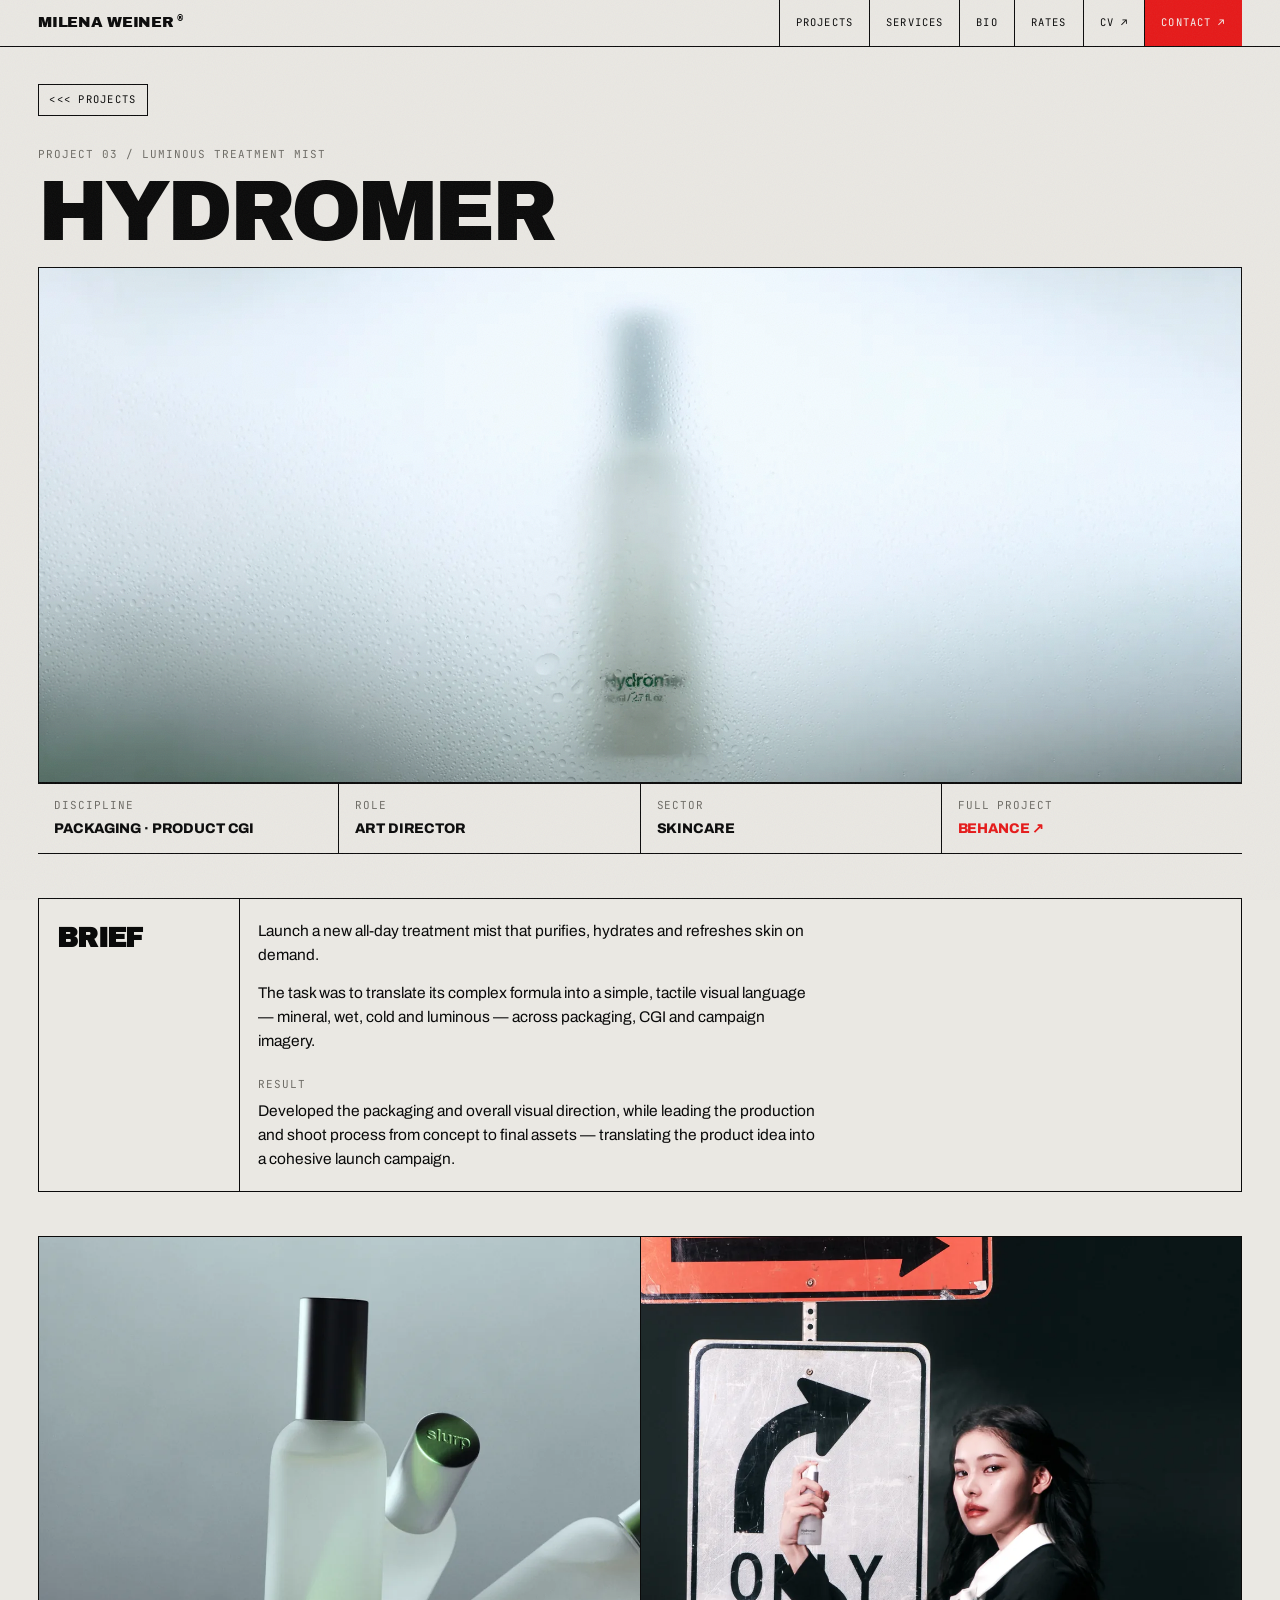
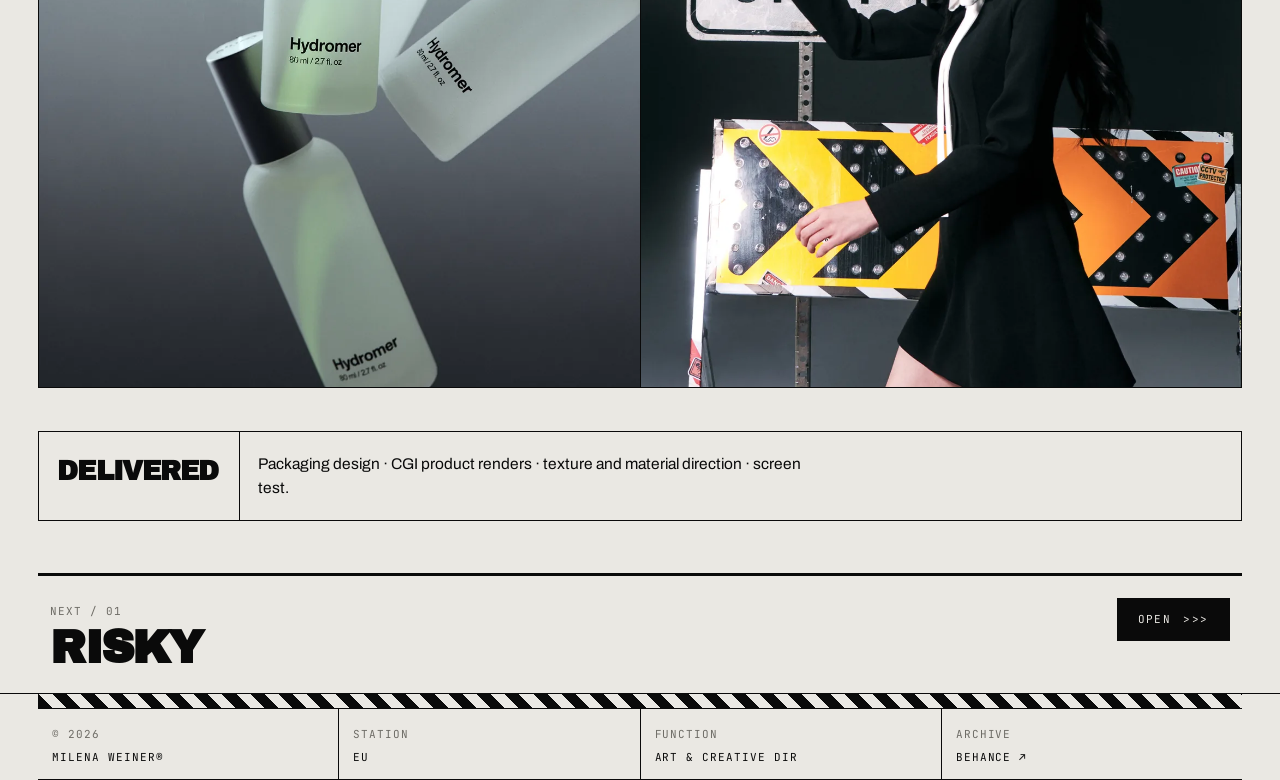
==== hydromer.html @ 96ca558e "Add files via upload" ====
<!doctype html>
<html lang="en">
<head>
<meta charset="utf-8">
<meta name="viewport" content="width=device-width, initial-scale=1">
<title>Hydromer — Luminous Treatment Mist | Milena Weiner</title>
<meta name="description" content="Packaging and visual direction for the Hydromer Luminous Treatment Mist: a mineral, wet, cold and luminous language across packaging, CGI and campaign imagery.">
<meta name="author" content="Milena Weiner">
<meta name="theme-color" content="#EAE8E3">
<link rel="canonical" href="https://milenasharifova.github.io/hydromer.html">

<meta property="og:type" content="article">
<meta property="og:url" content="https://milenasharifova.github.io/hydromer.html">
<meta property="og:title" content="Hydromer — Luminous Treatment Mist | Milena Weiner">
<meta property="og:description" content="Packaging and visual direction for the Hydromer Luminous Treatment Mist: a mineral, wet, cold and luminous language across packaging, CGI and campaign imagery.">
<meta property="og:locale" content="en_GB">
<meta property="og:image" content="https://milenasharifova.github.io/images/hydromer-glass.webp">
<meta property="og:image:width" content="1200">
<meta property="og:image:height" content="630">

<meta name="twitter:card" content="summary_large_image">
<meta name="twitter:title" content="Hydromer — Luminous Treatment Mist | Milena Weiner">
<meta name="twitter:description" content="Packaging and visual direction for the Hydromer Luminous Treatment Mist: a mineral, wet, cold and luminous language across packaging, CGI and campaign imagery.">
<meta name="twitter:image" content="https://milenasharifova.github.io/images/hydromer-glass.webp">

<link rel="icon" href="favicon.svg" type="image/svg+xml">
<link rel="preconnect" href="https://fonts.googleapis.com">
<link rel="preconnect" href="https://fonts.gstatic.com" crossorigin>
<link rel="stylesheet" href="https://fonts.googleapis.com/css2?family=Archivo:wght@400;600;800;900&family=Archivo+Black&family=JetBrains+Mono:wght@400;500;700&display=swap">
<link rel="stylesheet" href="styles.css">

<script type="application/ld+json">
{
  "@context": "https://schema.org",
  "@type": "CreativeWork",
  "name": "Hydromer Luminous Treatment Mist",
  "url": "https://milenasharifova.github.io/hydromer.html",
  "creator": {
    "@type": "Person",
    "name": "Milena Weiner",
    "url": "https://milenasharifova.github.io/"
  },
  "sameAs": "https://www.behance.net/gallery/217466915/Hydromer-Luminous-Treatment-Mist",
  "image": "https://milenasharifova.github.io/images/hydromer-glass.webp",
  "description": "Packaging and visual direction for the Hydromer Luminous Treatment Mist: a mineral, wet, cold and luminous language across packaging, CGI and campaign imagery."
}
</script>
</head>
<body>
<div class="noise" aria-hidden="true"></div>

<a class="skip" href="#main">Skip to content</a>

<!-- ============================ TOPBAR ============================ -->
<header class="topbar">
  <div class="topbar-in">
    <a class="mark" href="index.html">Milena Weiner<sup>®</sup></a>
    <nav class="navset" aria-label="Sections">
      <a href="index.html#work">Projects</a>
      <a href="index.html#disciplines">Services</a>
      <a href="index.html#about">Bio</a>
      <a href="index.html#services">Rates</a>
      <a href="https://drive.google.com/file/d/1ZHvVQ1WQq3dRfctxnfuFkj0ukeLolPwN/view?usp=sharing" target="_blank" rel="noopener">CV ↗</a>
      <a class="hot" href="mailto:weinermilen@gmail.com?subject=Project%20enquiry">Contact ↗</a>
    </nav>
    <button class="burger" id="burger" aria-expanded="false">Menu</button>
  </div>
</header>
<div class="menu" id="menu">
  <a href="index.html#work">Projects</a>
  <a href="index.html#disciplines">Services</a>
  <a href="index.html#about">Bio</a>
  <a href="index.html#services">Rates</a>
  <a href="https://drive.google.com/file/d/1ZHvVQ1WQq3dRfctxnfuFkj0ukeLolPwN/view?usp=sharing" target="_blank" rel="noopener">CV</a>
  <a href="mailto:weinermilen@gmail.com?subject=Project%20enquiry">Contact</a>
</div>

<a class="skip" href="#main">Skip to content</a>

<main id="main">

  <article class="rail case-top">
    <a class="back" href="index.html">&lt;&lt;&lt; Projects</a>

    <div class="case-title">
      <span class="mono dim">Project 03 / Luminous Treatment Mist</span>
      <h1 class="macro t-xl" style="margin-top: 12px;">Hydromer<span class="vh"> — Luminous Treatment Mist</span></h1>
    </div>

    <div class="plate case-plate-lead dark sparse">
      <img src="images/hydromer-glass.webp" width="1800" height="889" alt="Hydromer bottle behind fogged, condensation-covered glass" fetchpriority="high" decoding="async">
      <span class="plate-corner">FIG. 03.0</span>
    </div>

    <div class="spec">
      <div><span class="mono dim">Discipline</span><strong>Packaging · Product CGI</strong></div>
      <div><span class="mono dim">Role</span><strong>Art Director</strong></div>
      <div><span class="mono dim">Sector</span><strong>Skincare</strong></div>
      <div><span class="mono dim">Full project</span><strong><a href="https://www.behance.net/gallery/217466915/Hydromer-Luminous-Treatment-Mist" target="_blank" rel="noopener" class="red">Behance ↗</a></strong></div>
    </div>

    <div class="case-split">
      <div><h2>Brief</h2></div>
      <div>
        <p class="copy">
          Launch a new all-day treatment mist that purifies, hydrates and refreshes skin on demand.
        </p>
        <p class="copy">
          The task was to translate its complex formula into a simple, tactile visual language —
          mineral, wet, cold and luminous — across packaging, CGI and campaign imagery.
        </p>

        <p class="mono dim" style="margin-top: 24px;">Result</p>
        <p class="copy" style="margin-top: 8px;">
          Developed the packaging and overall visual direction, while leading the production and
          shoot process from concept to final assets — translating the product idea into a
          cohesive launch campaign.
        </p>
      </div>
    </div>

    <div class="pair">
      <div class="plate"><img src="images/hydromer-bottles.webp" width="1100" height="1647" alt="Frosted Hydromer bottles floating against a grey gradient" loading="lazy" decoding="async"><span class="plate-corner">FIG. 03.1</span></div>
      <div class="plate"><img src="images/hydromer-street.webp" width="1100" height="1375" alt="Model with Hydromer mist among road signs and traffic arrows" loading="lazy" decoding="async"><span class="plate-corner">FIG. 03.2</span></div>
    </div>

    <div class="case-split">
      <div><h2>Delivered</h2></div>
      <div><p class="copy">Packaging design · CGI product renders · texture and material direction · screen test.</p></div>
    </div>

    <div class="nextbar">
      <div>
        <span class="mono dim">Next / 01</span>
        <h3>Risky</h3>
      </div>
      <a class="cta" href="risky.html">Open <span>&gt;&gt;&gt;</span></a>
    </div>
  </article>
</main>

<footer>
  <div class="rail">
    <div class="stripes"></div>
  </div>
  <div class="rail">
    <div class="foot-grid">
      <div><span class="mono dim">© 2026</span><br><span class="mono">Milena Weiner®</span></div>
      <div><span class="mono dim">Station</span><br><span class="mono">EU</span></div>
      <div><span class="mono dim">Function</span><br><span class="mono">Art &amp; Creative Dir</span></div>
      <div><span class="mono dim">Archive</span><br><a class="mono" href="https://www.behance.net/MilenaSharee9d" target="_blank" rel="noopener">Behance ↗</a></div>
    </div>
  </div>
</footer>
<script src="script.js" defer></script>
</body>
</html>
---- styles.css ----
/* ==========================================================================
   WEINER — INDUSTRIAL BRUTALIST BUILD
   Archetype: SWISS INDUSTRIAL PRINT (light substrate)
   Substrate: unbleached documentation paper. Ink: carbon. Accent: hazard red.
   No radii. No gradients. No soft shadows. Grid lines are structural.
   ========================================================================== */

:root {
  --paper:   #EAE8E3;
  --paper-2: #F4F4F0;
  --ink:     #0A0A0A;
  --ink-2:   #161614;
  --grey:    #6E6C66;
  --grey-2:  #A6A49D;
  --red:     #E61919;

  --sans: "Archivo", "Helvetica Neue", sans-serif;
  --black: "Archivo Black", "Archivo", "Helvetica Neue", sans-serif;
  --mono: "JetBrains Mono", ui-monospace, "Courier New", monospace;

  --gut: clamp(14px, 3vw, 40px);
  --rail: 1720px;

  --t-hero: clamp(3.2rem, 12.4vw, 12.5rem);
  --t-xl:   clamp(2.4rem, 6.6vw, 6rem);
  --t-lg:   clamp(1.7rem, 3.6vw, 3.2rem);
  --t-md:   clamp(1.25rem, 2.1vw, 1.9rem);
}

* { box-sizing: border-box; border-radius: 0 !important; }

html { scroll-behavior: smooth; }

body {
  margin: 0;
  background: var(--paper);
  color: var(--ink);
  font-family: var(--sans);
  font-weight: 400;
  font-size: 16px;
  line-height: 1.45;
  -webkit-font-smoothing: antialiased;
  overflow-x: hidden;
}

/* mechanical noise — fixed, never on scrolling content */
.noise {
  position: fixed;
  inset: 0;
  z-index: 90;
  pointer-events: none;
  opacity: 0.055;
  background-image: url("data:image/svg+xml;utf8,<svg xmlns='http://www.w3.org/2000/svg' width='160' height='160'><filter id='n'><feTurbulence type='fractalNoise' baseFrequency='0.9' numOctaves='4'/></filter><rect width='160' height='160' filter='url(%23n)'/></svg>");
}

a { color: inherit; text-decoration: none; }

:focus-visible { outline: 3px solid var(--red); outline-offset: 2px; }

::selection { background: var(--red); color: var(--paper-2); }

/* ==========================================================================
   TYPE
   ========================================================================== */

.mono {
  font-family: var(--mono);
  font-weight: 400;
  font-size: 11px;
  letter-spacing: 0.09em;
  text-transform: uppercase;
  line-height: 1.3;
}

.mono-sm { font-size: 10px; letter-spacing: 0.11em; }
.dim { color: var(--grey); }
.red { color: var(--red); }

.macro {
  font-family: var(--black);
  font-weight: 400;
  text-transform: uppercase;
  letter-spacing: -0.042em;
  line-height: 0.86;
  margin: 0;
}

.t-hero { font-size: var(--t-hero); }
.t-xl   { font-size: var(--t-xl); }
.t-lg   { font-size: var(--t-lg); }
.t-md   { font-size: var(--t-md); letter-spacing: -0.03em; }

p { margin: 0; }
.copy { max-width: 62ch; font-size: 15.5px; line-height: 1.55; }
.copy + .copy { margin-top: 14px; }

/* ==========================================================================
   STRUCTURE
   ========================================================================== */

.rail { max-width: var(--rail); margin: 0 auto; padding-inline: var(--gut); }

.rule { height: 1px; background: var(--ink); border: 0; margin: 0; }
.rule-thick { height: 3px; background: var(--ink); border: 0; margin: 0; }
.rule-red { height: 3px; background: var(--red); border: 0; margin: 0; }

.stripes {
  height: 14px;
  background: repeating-linear-gradient(
    45deg,
    var(--ink) 0 10px,
    var(--paper) 10px 20px
  );
}

.stripes.red {
  background: repeating-linear-gradient(
    45deg,
    var(--red) 0 10px,
    var(--paper) 10px 20px
  );
}

section { padding-block: clamp(56px, 8vw, 128px); }

.sec-head {
  display: grid;
  grid-template-columns: 1fr auto;
  gap: 14px 24px;
  align-items: end;
  padding-bottom: 12px;
  border-bottom: 3px solid var(--ink);
  margin-bottom: clamp(28px, 4vw, 56px);
}

/* razor grid — 1px dividers from gap + parent bg */
.hairgrid { display: grid; gap: 1px; background: var(--ink); border: 1px solid var(--ink); }
.hairgrid > * { background: var(--paper); }

/* ==========================================================================
   HEADER
   ========================================================================== */

.topbar {
  position: fixed;
  top: 0; left: 0; right: 0;
  z-index: 80;
  background: var(--paper);
  border-bottom: 1px solid var(--ink);
}

.topbar-in {
  max-width: var(--rail);
  margin: 0 auto;
  padding: 0 var(--gut);
  height: 46px;
  display: flex;
  align-items: center;
  justify-content: space-between;
  gap: 18px;
}

.mark {
  font-family: var(--black);
  font-size: 15px;
  letter-spacing: -0.02em;
  text-transform: uppercase;
  white-space: nowrap;
}

.mark sup { font-size: 8px; vertical-align: super; margin-left: 3px; }

.navset { display: flex; align-items: stretch; gap: 0; height: 46px; }

.navset a {
  display: flex;
  align-items: center;
  padding: 0 16px;
  border-left: 1px solid var(--ink);
  font-family: var(--mono);
  font-size: 10.5px;
  letter-spacing: 0.11em;
  text-transform: uppercase;
  transition: background 90ms linear, color 90ms linear;
}

.navset a:hover { background: var(--ink); color: var(--paper); }
.navset a.hot { background: var(--red); color: var(--paper-2); border-left-color: var(--ink); }
.navset a.hot:hover { background: var(--ink); }

.burger {
  display: none;
  height: 46px;
  padding: 0 14px;
  border: 0;
  border-left: 1px solid var(--ink);
  background: var(--ink);
  color: var(--paper);
  font-family: var(--mono);
  font-size: 10.5px;
  letter-spacing: 0.11em;
  text-transform: uppercase;
  cursor: pointer;
}

.menu {
  position: fixed;
  inset: 46px 0 0;
  z-index: 79;
  background: var(--paper);
  display: none;
  flex-direction: column;
  border-top: 1px solid var(--ink);
}

body.open .menu { display: flex; }

.menu a {
  flex: 1;
  display: flex;
  align-items: center;
  padding: 0 var(--gut);
  border-bottom: 1px solid var(--ink);
  font-family: var(--black);
  font-size: clamp(1.6rem, 8vw, 3rem);
  text-transform: uppercase;
  letter-spacing: -0.04em;
}

.menu a:active { background: var(--red); color: var(--paper-2); }

/* ==========================================================================
   PLATES (image slots — replace with real work)
   ========================================================================== */

.plate {
  position: relative;
  background: #C9C7C1;
  border: 1px solid var(--ink);
  overflow: hidden;
}

/* halftone dot matrix */
.plate::before {
  content: "";
  position: absolute;
  inset: 0;
  background-image: radial-gradient(var(--ink) 1.1px, transparent 1.2px);
  background-size: 7px 7px;
  opacity: 0.34;
  mix-blend-mode: multiply;
}

.plate.dense::before { background-size: 4px 4px; opacity: 0.5; }
.plate.sparse::before { background-size: 11px 11px; opacity: 0.24; }
.plate.dark { background: #4A4844; }
.plate.dark::before { opacity: 0.42; }
.plate.dark .plate-id { background: var(--ink); color: var(--paper-2); border-color: var(--paper-2); }

/* print placeholder cross */
.plate::after {
  content: "";
  position: absolute;
  inset: 0;
  background:
    linear-gradient(to bottom right, transparent calc(50% - 0.5px), rgba(10,10,10,0.28) 50%, transparent calc(50% + 0.5px)),
    linear-gradient(to bottom left,  transparent calc(50% - 0.5px), rgba(10,10,10,0.28) 50%, transparent calc(50% + 0.5px));
}

.plate-id {
  position: absolute;
  left: 0; bottom: 0;
  z-index: 2;
  margin: 8px;
  padding: 4px 8px;
  background: var(--paper);
  border: 1px solid var(--ink);
  font-family: var(--mono);
  font-size: 9.5px;
  letter-spacing: 0.11em;
  text-transform: uppercase;
}

.plate-corner {
  position: absolute;
  top: 0; right: 0;
  z-index: 2;
  padding: 4px 8px;
  background: var(--red);
  color: var(--paper-2);
  font-family: var(--mono);
  font-size: 9.5px;
  letter-spacing: 0.11em;
}

/* FIG. tags hidden by request. The markup stays in place — delete this rule
   to bring the red plate numbers back. */
.plate-corner { display: none; }

/* --------------------------------------------------------------------------
   DROPPING IN A REAL IMAGE

   Put an <img> inside any .plate and the placeholder switches itself off —
   halftone, crop cross and the grey caption all disappear:

     <div class="plate">
       <img src="images/risky-01.jpg" alt="RISKY campaign key visual">
       <span class="plate-corner">FIG. 01</span>
     </div>

   Keep the red FIG. tag if you like it; it stays on top of the photo.
   On older browsers without :has(), add class "shot" to the plate as well.
   -------------------------------------------------------------------------- */

.plate img {
  position: absolute;
  inset: 0;
  z-index: 1;
  width: 100%;
  height: 100%;
  object-fit: cover;
  display: block;
}

.plate.shot { background: var(--ink); }


/* portrait frames dropped into landscape slots: hold the top of the shot */
.plate img.pos-top { object-position: center top; }
.plate.shot::before,
.plate.shot::after,
.plate.shot .plate-id { display: none; }

@supports selector(:has(img)) {
  .plate:has(img) { background: var(--ink); }
  .plate:has(img)::before,
  .plate:has(img)::after,
  .plate:has(img) .plate-id { display: none; }
}

/* ==========================================================================
   HERO
   ========================================================================== */

.hero { padding-top: 46px; }

.hero-title {
  padding-top: clamp(24px, 4vw, 56px);
  padding-bottom: clamp(10px, 1.4vw, 20px);
}

.hero-title h1 { font-size: var(--t-hero); }

.hero-title .line2 { display: flex; align-items: baseline; gap: 0.14em; flex-wrap: wrap; }
.hero-title .reg { font-family: var(--sans); font-weight: 900; font-size: 0.2em; letter-spacing: 0.02em; }

.spec {
  display: grid;
  grid-template-columns: repeat(4, 1fr);
  gap: 1px;
  background: var(--ink);
  border-block: 1px solid var(--ink);
}

.spec > div { background: var(--paper); padding: 14px 16px; display: flex; flex-direction: column; gap: 7px; }
.spec strong { font-family: var(--sans); font-weight: 800; font-size: 14px; letter-spacing: -0.01em; text-transform: uppercase; }

.hero-body {
  display: grid;
  grid-template-columns: minmax(0, 1fr) minmax(0, 1.15fr);
  gap: 1px;
  background: var(--ink);
  border-bottom: 1px solid var(--ink);
}

.hero-body > * { background: var(--paper); }

.hero-statement { padding: clamp(22px, 3vw, 44px) clamp(18px, 2.4vw, 34px); display: flex; flex-direction: column; gap: 22px; justify-content: space-between; }

.hero-plate { aspect-ratio: 16 / 9; border: 0; }

.cta {
  display: inline-flex;
  align-items: center;
  gap: 12px;
  align-self: flex-start;
  background: var(--ink);
  color: var(--paper);
  padding: 13px 20px;
  font-family: var(--mono);
  font-size: 11px;
  letter-spacing: 0.13em;
  text-transform: uppercase;
  border: 1px solid var(--ink);
  transition: background 90ms linear, color 90ms linear;
}

.cta:hover { background: var(--red); border-color: var(--red); color: var(--paper-2); }

.cta.inv { background: var(--paper); color: var(--ink); }
.cta.inv:hover { background: var(--ink); color: var(--paper); }

/* ==========================================================================
   WORK INDEX
   ========================================================================== */

.idx { border-top: 1px solid var(--ink); }

.idx-row {
  display: grid;
  grid-template-columns: 68px minmax(0, 1fr) 190px 150px 44px;
  align-items: center;
  gap: 18px;
  padding: 18px 10px;
  border-bottom: 1px solid var(--ink);
  transition: background 90ms linear, color 90ms linear;
}

.idx-row h3 { margin: 0; font-family: var(--black); font-size: clamp(1.15rem, 2.6vw, 2.1rem); text-transform: uppercase; letter-spacing: -0.035em; line-height: 1; }
.idx-row .num { font-family: var(--mono); font-size: 12px; letter-spacing: 0.08em; color: var(--grey); }
.idx-row .go { text-align: right; font-family: var(--mono); font-size: 15px; }

.idx-row:hover { background: var(--ink); color: var(--paper); }
.idx-row:hover .num, .idx-row:hover .dim { color: var(--grey-2); }
.idx-row:hover .go { color: var(--red); }

/* feature plates */
.features {
  display: grid;
  grid-template-columns: repeat(12, 1fr);
  gap: 1px;
  background: var(--ink);
  border: 1px solid var(--ink);
  margin-bottom: clamp(28px, 4vw, 54px);
}

.feature { background: var(--paper); display: flex; flex-direction: column; }
.feature.w7 { grid-column: span 7; }
.feature.w5 { grid-column: span 5; }
.feature.w12 { grid-column: span 12; }

.feature .plate { border: 0; border-bottom: 1px solid var(--ink); }
/* paired row: plates stretch to a shared height so the captions align */
.feature.w7 .plate,
.feature.w5 .plate { flex: 1 1 auto; min-height: clamp(260px, 32vw, 480px); }
.feature.w12 .plate { aspect-ratio: 21 / 8; }

.feature-foot {
  padding: 14px 16px;
  display: grid;
  grid-template-columns: 1fr auto;
  gap: 10px 16px;
  align-items: center;
  transition: background 90ms linear, color 90ms linear;
}

.feature:hover .feature-foot { background: var(--red); color: var(--paper-2); }
.feature:hover .feature-foot .dim { color: var(--paper-2); }

.feature-foot h3 { margin: 4px 0 0; font-family: var(--black); font-size: var(--t-md); text-transform: uppercase; letter-spacing: -0.035em; line-height: 1; }

/* ==========================================================================
   DISCIPLINES
   ========================================================================== */

.disc-band { background: var(--ink); color: var(--paper); }
.disc-band .sec-head { border-bottom-color: var(--paper); }
.disc-band .dim { color: var(--grey-2); }

.disc-grid { display: grid; grid-template-columns: repeat(3, 1fr); gap: 1px; background: var(--paper); border: 1px solid var(--paper); }

.disc {
  background: var(--ink);
  padding: 22px 18px 26px;
  display: flex;
  flex-direction: column;
  gap: 12px;
  min-height: 200px;
  transition: background 90ms linear, color 90ms linear;
}

.disc:hover { background: var(--red); }
.disc:hover .dim { color: var(--paper-2); }

.disc h3 { margin: 0; font-family: var(--black); font-size: clamp(1.1rem, 1.9vw, 1.6rem); text-transform: uppercase; letter-spacing: -0.035em; line-height: 0.95; }
.disc p { font-size: 13.5px; line-height: 1.45; color: var(--grey-2); margin-top: auto; }

/* ==========================================================================
   ABOUT
   ========================================================================== */

.about {
  display: grid;
  grid-template-columns: minmax(0, 0.9fr) minmax(0, 1.1fr);
  gap: 1px;
  background: var(--ink);
  border: 1px solid var(--ink);
}

.about > * { background: var(--paper); }
.about-plate { aspect-ratio: 3 / 4; border: 0; }
.about-text { padding: clamp(20px, 2.6vw, 40px); display: flex; flex-direction: column; gap: 22px; }

.figs { display: grid; grid-template-columns: repeat(3, 1fr); gap: 1px; background: var(--ink); border: 1px solid var(--ink); margin-top: auto; }
.figs > div { background: var(--paper); padding: 14px 14px 16px; }
.figs b { display: block; font-family: var(--black); font-size: clamp(1.9rem, 3.6vw, 3.1rem); letter-spacing: -0.05em; line-height: 0.9; font-variant-numeric: tabular-nums; }
.figs span { display: block; margin-top: 8px; }

/* ==========================================================================
   SERVICES
   ========================================================================== */

.svc-table { border-top: 1px solid var(--ink); }

.svc-row {
  display: grid;
  grid-template-columns: 68px minmax(0, 1.1fr) minmax(0, 1.4fr) 160px;
  gap: 18px;
  align-items: start;
  padding: 20px 10px;
  border-bottom: 1px solid var(--ink);
  transition: background 90ms linear;
}

.svc-row:hover { background: var(--paper-2); }
.svc-row h3 { margin: 0; font-family: var(--black); font-size: var(--t-md); text-transform: uppercase; letter-spacing: -0.035em; line-height: 1; }
.svc-row .price { text-align: right; font-family: var(--black); font-size: clamp(1.1rem, 1.9vw, 1.6rem); letter-spacing: -0.03em; font-variant-numeric: tabular-nums; }
.svc-row .price small { display: block; font-family: var(--mono); font-weight: 400; font-size: 9.5px; letter-spacing: 0.11em; color: var(--grey); margin-bottom: 5px; }

/* ==========================================================================
   CONTACT + FOOTER
   ========================================================================== */

.contact-block { border: 3px solid var(--ink); }

.contact-top { padding: clamp(24px, 4vw, 56px) clamp(18px, 2.6vw, 40px); border-bottom: 1px solid var(--ink); }
.contact-top h2 { font-size: var(--t-xl); }
.contact-top h2 em { font-style: normal; color: var(--red); }

.contact-grid { display: grid; grid-template-columns: repeat(2, 1fr); gap: 1px; background: var(--ink); }
.contact-grid > * { background: var(--paper); padding: 20px clamp(18px, 2.6vw, 40px); display: flex; flex-direction: column; gap: 12px; }

.chan { display: flex; flex-wrap: wrap; gap: 1px; background: var(--ink); border: 1px solid var(--ink); }
.chan a {
  flex: 1 1 auto;
  background: var(--paper);
  padding: 11px 14px;
  font-family: var(--mono);
  font-size: 10.5px;
  letter-spacing: 0.12em;
  text-transform: uppercase;
  text-align: center;
  transition: background 90ms linear, color 90ms linear;
}
.chan a:hover { background: var(--ink); color: var(--paper); }

.mailto { font-family: var(--black); font-size: clamp(1.05rem, 2.4vw, 2rem); letter-spacing: -0.035em; text-transform: uppercase; word-break: break-word; }
.mailto:hover { color: var(--red); }

footer { border-top: 1px solid var(--ink); }

.foot-grid {
  display: grid;
  grid-template-columns: repeat(4, 1fr);
  gap: 1px;
  background: var(--ink);
  border-block: 1px solid var(--ink);
}

.foot-grid > div { background: var(--paper); padding: 12px 14px; }

/* ==========================================================================
   CASE PAGES
   ========================================================================== */

.case-top { padding-top: calc(46px + clamp(20px, 3vw, 44px)); }

.case-title { padding-block: clamp(14px, 2vw, 28px) clamp(10px, 1.4vw, 18px); }
.case-title h1 { font-size: var(--t-xl); }

.case-plate-lead { aspect-ratio: 21 / 9; }

.case-split {
  display: grid;
  grid-template-columns: 200px minmax(0, 1fr);
  gap: 1px;
  background: var(--ink);
  border: 1px solid var(--ink);
  margin-block: clamp(24px, 3.4vw, 48px);
}

.case-split > * { background: var(--paper); padding: 20px 18px; }
.case-split h2 { margin: 0; font-family: var(--black); font-size: var(--t-md); text-transform: uppercase; letter-spacing: -0.035em; }

.pair { display: grid; grid-template-columns: repeat(2, 1fr); gap: 1px; background: var(--ink); border: 1px solid var(--ink); margin-block: clamp(20px, 2.6vw, 36px); }
.pair .plate { border: 0; aspect-ratio: 4 / 5; }

.draft {
  margin-top: 18px;
  padding: 12px 14px;
  border: 1px dashed var(--ink);
  background: var(--paper-2);
  display: grid;
  grid-template-columns: auto 1fr;
  gap: 12px;
  align-items: start;
  font-size: 13.5px;
  max-width: 62ch;
}

.draft .flag { background: var(--red); color: var(--paper-2); padding: 3px 7px; font-family: var(--mono); font-size: 9.5px; letter-spacing: 0.11em; }

.nextbar {
  display: grid;
  grid-template-columns: 1fr auto;
  gap: 16px;
  align-items: center;
  padding: 22px 12px;
  border-top: 3px solid var(--ink);
  margin-top: clamp(28px, 4vw, 56px);
}

.nextbar h3 { margin: 4px 0 0; font-family: var(--black); font-size: var(--t-lg); text-transform: uppercase; letter-spacing: -0.04em; line-height: 1; }

.back {
  display: inline-flex;
  gap: 10px;
  font-family: var(--mono);
  font-size: 10.5px;
  letter-spacing: 0.12em;
  text-transform: uppercase;
  padding: 7px 10px;
  border: 1px solid var(--ink);
  transition: background 90ms linear, color 90ms linear;
}

.back:hover { background: var(--ink); color: var(--paper); }

/* ==========================================================================
   REVEAL — mechanical wipe, no easing softness
   ========================================================================== */

.rv { opacity: 0; transform: translateY(18px); transition: opacity 260ms linear, transform 260ms cubic-bezier(0.2, 0, 0, 1); }
.rv.in { opacity: 1; transform: none; }
.rv[data-d="1"] { transition-delay: 60ms; }
.rv[data-d="2"] { transition-delay: 120ms; }

[hidden] { display: none !important; }

/* ==========================================================================
   RESPONSIVE
   ========================================================================== */

@media (max-width: 1100px) {
  .spec { grid-template-columns: repeat(2, 1fr); }
  .disc-grid { grid-template-columns: repeat(2, 1fr); }
  .idx-row { grid-template-columns: 48px minmax(0,1fr) 150px 34px; }
  .idx-row .yr { display: none; }
  .feature.w7, .feature.w5 { grid-column: span 12; }
}

@media (max-width: 860px) {
  .navset { display: none; }
  .burger { display: block; }
  .hero-body { grid-template-columns: 1fr; }
  /* the hero photograph is a wide dome — a 4:3 crop eats it */
  .hero-plate { aspect-ratio: 16 / 9; }
  .about { grid-template-columns: 1fr; }
  .about-plate { aspect-ratio: 4 / 3; }
  .case-split { grid-template-columns: 1fr; }
  .contact-grid { grid-template-columns: 1fr; }
  .foot-grid { grid-template-columns: repeat(2, 1fr); }
  .svc-row { grid-template-columns: 44px minmax(0,1fr) 120px; }
  .svc-row .desc { grid-column: 2 / -1; }
}

@media (max-width: 560px) {
  .spec { grid-template-columns: 1fr; }
  .disc-grid { grid-template-columns: 1fr; }
  .idx-row { grid-template-columns: 40px minmax(0,1fr) 28px; gap: 12px; }
  .idx-row .disc-col { display: none; }
  .figs { grid-template-columns: 1fr; }
  .pair { grid-template-columns: 1fr; }
  .nextbar { grid-template-columns: 1fr; }
}

@media (prefers-reduced-motion: reduce) {
  html { scroll-behavior: auto; }
  * { transition-duration: 1ms !important; }
  .rv { opacity: 1; transform: none; }
}

/* ==========================================================================
   SKIP LINK
   ========================================================================== */

.skip {
  position: absolute;
  left: -9999px;
  top: 0;
  z-index: 100;
  background: var(--ink);
  color: var(--paper);
  padding: 12px 18px;
  font-family: var(--mono);
  font-size: 11px;
  letter-spacing: 0.13em;
  text-transform: uppercase;
}

.skip:focus { left: 0; }

.navset a[aria-current="page"] { background: var(--ink); color: var(--paper); }

/* ==========================================================================
   PRINT — recruiters print portfolios. Give them a clean sheet.
   ========================================================================== */

@media print {
  @page { margin: 14mm; }

  .noise,
  .topbar,
  .menu,
  .burger,
  .stripes,
  .skip { display: none !important; }

  body { background: #FFFFFF; color: #000000; font-size: 10.5pt; }

  .hero { padding-top: 0; }

  [data-v] { display: block !important; }

  section { padding-block: 18pt; break-inside: avoid; }

  .plate { min-height: 0 !important; aspect-ratio: 16 / 9 !important; }

  .disc-band { background: #FFFFFF; color: #000000; border: 1px solid #000000; }
  .disc-band .dim, .disc p { color: #333333; }
  .disc-grid { background: #000000; border-color: #000000; }
  .disc { background: #FFFFFF; min-height: 0; }

  .features, .idx, .svc-table, .contact-block { break-inside: avoid; }

  a { text-decoration: none; color: #000000; }
}


/* ==========================================================================
   VIDEO LOOPS — same behaviour as a photograph inside a plate
   ========================================================================== */

.plate video {
  position: absolute;
  inset: 0;
  z-index: 1;
  width: 100%;
  height: 100%;
  object-fit: cover;
  display: block;
}

.plate:has(video) { background: var(--ink); }
.plate:has(video)::before,
.plate:has(video)::after,
.plate:has(video) .plate-id { display: none; }

/* When motion is not wanted, script.js stops the loop and exposes the native
   controls; the poster frame stays on screen and the visitor can start it. */
@media (prefers-reduced-motion: reduce) {
  .plate video::-webkit-media-controls-panel { opacity: 1; }
}

/* visually hidden — read by screen readers and search engines, not shown */
.vh {
  position: absolute !important;
  width: 1px; height: 1px;
  margin: -1px; padding: 0; border: 0;
  overflow: hidden;
  clip: rect(0 0 0 0);
  clip-path: inset(50%);
  white-space: nowrap;
}
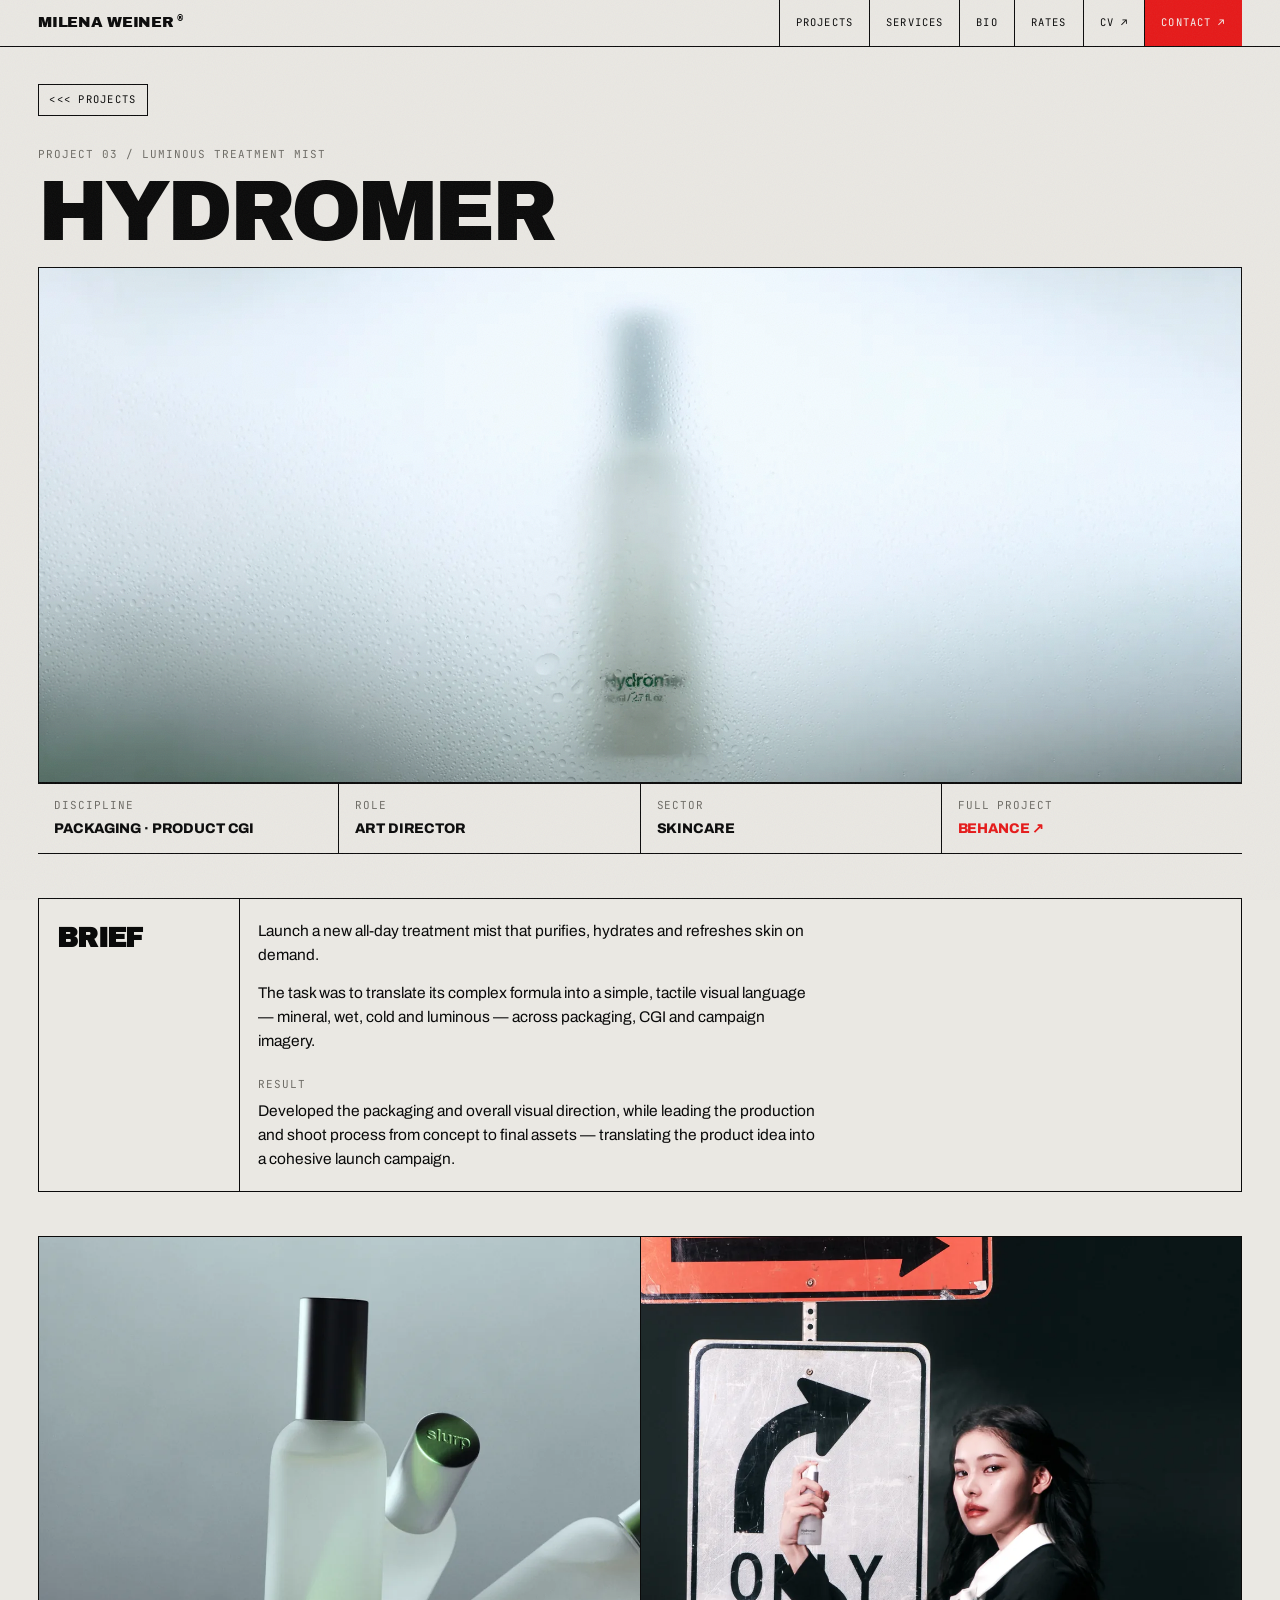
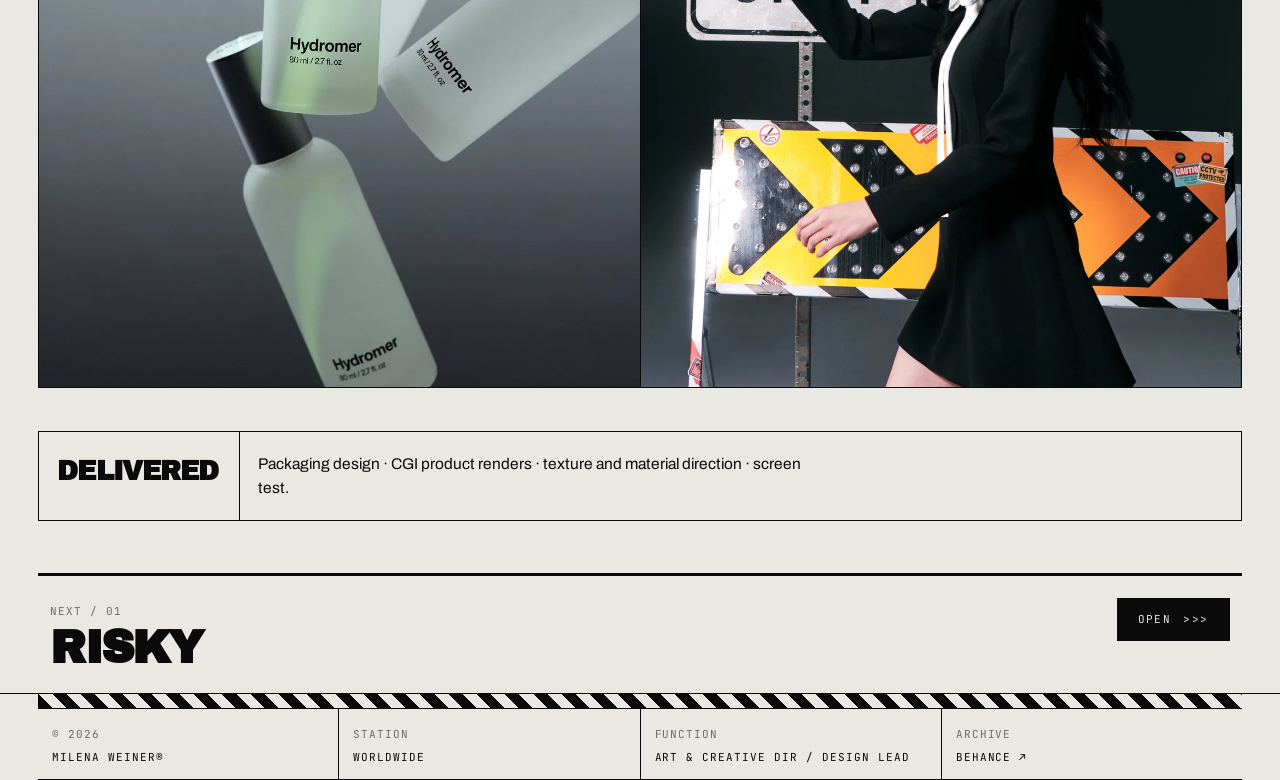
==== commit 5756cdec: "Add files via upload" ====
--- a/hydromer.html
+++ b/hydromer.html
@@ -6,22 +6,23 @@
 <title>Hydromer — Luminous Treatment Mist | Milena Weiner</title>
 <meta name="description" content="Packaging and visual direction for the Hydromer Luminous Treatment Mist: a mineral, wet, cold and luminous language across packaging, CGI and campaign imagery.">
 <meta name="author" content="Milena Weiner">
+<meta name="google-site-verification" content="1wMAxs_Wx-2iP5OXnwNaprEbzg5AjEjdJr-w6uspoEs">
 <meta name="theme-color" content="#EAE8E3">
-<link rel="canonical" href="https://milenasharifova.github.io/hydromer.html">
+<link rel="canonical" href="https://milenaweiner.github.io/hydromer.html">
 
 <meta property="og:type" content="article">
-<meta property="og:url" content="https://milenasharifova.github.io/hydromer.html">
+<meta property="og:url" content="https://milenaweiner.github.io/hydromer.html">
 <meta property="og:title" content="Hydromer — Luminous Treatment Mist | Milena Weiner">
 <meta property="og:description" content="Packaging and visual direction for the Hydromer Luminous Treatment Mist: a mineral, wet, cold and luminous language across packaging, CGI and campaign imagery.">
 <meta property="og:locale" content="en_GB">
-<meta property="og:image" content="https://milenasharifova.github.io/images/hydromer-glass.webp">
+<meta property="og:image" content="https://milenaweiner.github.io/images/hydromer-glass.webp">
 <meta property="og:image:width" content="1200">
 <meta property="og:image:height" content="630">
 
 <meta name="twitter:card" content="summary_large_image">
 <meta name="twitter:title" content="Hydromer — Luminous Treatment Mist | Milena Weiner">
 <meta name="twitter:description" content="Packaging and visual direction for the Hydromer Luminous Treatment Mist: a mineral, wet, cold and luminous language across packaging, CGI and campaign imagery.">
-<meta name="twitter:image" content="https://milenasharifova.github.io/images/hydromer-glass.webp">
+<meta name="twitter:image" content="https://milenaweiner.github.io/images/hydromer-glass.webp">
 
 <link rel="icon" href="favicon.svg" type="image/svg+xml">
 <link rel="preconnect" href="https://fonts.googleapis.com">
@@ -34,14 +35,14 @@
   "@context": "https://schema.org",
   "@type": "CreativeWork",
   "name": "Hydromer Luminous Treatment Mist",
-  "url": "https://milenasharifova.github.io/hydromer.html",
+  "url": "https://milenaweiner.github.io/hydromer.html",
   "creator": {
     "@type": "Person",
     "name": "Milena Weiner",
-    "url": "https://milenasharifova.github.io/"
+    "url": "https://milenaweiner.github.io/"
   },
   "sameAs": "https://www.behance.net/gallery/217466915/Hydromer-Luminous-Treatment-Mist",
-  "image": "https://milenasharifova.github.io/images/hydromer-glass.webp",
+  "image": "https://milenaweiner.github.io/images/hydromer-glass.webp",
   "description": "Packaging and visual direction for the Hydromer Luminous Treatment Mist: a mineral, wet, cold and luminous language across packaging, CGI and campaign imagery."
 }
 </script>
@@ -146,8 +147,8 @@
   <div class="rail">
     <div class="foot-grid">
       <div><span class="mono dim">© 2026</span><br><span class="mono">Milena Weiner®</span></div>
-      <div><span class="mono dim">Station</span><br><span class="mono">EU</span></div>
-      <div><span class="mono dim">Function</span><br><span class="mono">Art &amp; Creative Dir</span></div>
+      <div><span class="mono dim">Station</span><br><span class="mono">Worldwide</span></div>
+      <div><span class="mono dim">Function</span><br><span class="mono">Art &amp; Creative Dir / Design Lead</span></div>
       <div><span class="mono dim">Archive</span><br><a class="mono" href="https://www.behance.net/MilenaSharee9d" target="_blank" rel="noopener">Behance ↗</a></div>
     </div>
   </div>
--- a/styles.css
+++ b/styles.css
@@ -21,6 +21,7 @@
 
   --gut: clamp(14px, 3vw, 40px);
   --rail: 1720px;
+  --bar: 46px;              /* height of the fixed top bar */
 
   --t-hero: clamp(3.2rem, 12.4vw, 12.5rem);
   --t-xl:   clamp(2.4rem, 6.6vw, 6rem);
@@ -30,7 +31,14 @@
 
 * { box-sizing: border-box; border-radius: 0 !important; }
 
-html { scroll-behavior: smooth; }
+html {
+  scroll-behavior: smooth;
+  /* anchor jumps must clear the fixed bar, or the heading lands under it */
+  scroll-padding-top: calc(var(--bar) + 12px);
+  /* stop iOS inflating type when the phone is turned sideways */
+  -webkit-text-size-adjust: 100%;
+  text-size-adjust: 100%;
+}
 
 body {
   margin: 0;
@@ -154,7 +162,7 @@
   max-width: var(--rail);
   margin: 0 auto;
   padding: 0 var(--gut);
-  height: 46px;
+  height: var(--bar);
   display: flex;
   align-items: center;
   justify-content: space-between;
@@ -206,15 +214,21 @@
 
 .menu {
   position: fixed;
-  inset: 46px 0 0;
+  inset: var(--bar) 0 0;
   z-index: 79;
   background: var(--paper);
   display: none;
   flex-direction: column;
   border-top: 1px solid var(--ink);
+  /* a swipe on the menu must not drag the page behind it */
+  overscroll-behavior: contain;
 }
 
 body.open .menu { display: flex; }
+
+/* freeze the page while the menu covers it */
+body.open { overflow: hidden; }
+html:has(body.open) { overflow: hidden; }
 
 .menu a {
   flex: 1;
@@ -574,7 +588,7 @@
    CASE PAGES
    ========================================================================== */
 
-.case-top { padding-top: calc(46px + clamp(20px, 3vw, 44px)); }
+.case-top { padding-top: calc(var(--bar) + clamp(20px, 3vw, 44px)); }
 
 .case-title { padding-block: clamp(14px, 2vw, 28px) clamp(10px, 1.4vw, 18px); }
 .case-title h1 { font-size: var(--t-xl); }
@@ -673,6 +687,17 @@
   .foot-grid { grid-template-columns: repeat(2, 1fr); }
   .svc-row { grid-template-columns: 44px minmax(0,1fr) 120px; }
   .svc-row .desc { grid-column: 2 / -1; }
+  /* the price was landing in the 44px number column and getting squeezed */
+  .svc-row .price {
+    grid-column: 2 / -1;
+    text-align: left;
+    margin-top: 10px;
+    white-space: nowrap;
+  }
+  .svc-row .price small {
+    display: inline;
+    margin: 0 10px 0 0;
+  }
 }
 
 @media (max-width: 560px) {
@@ -683,6 +708,50 @@
   .figs { grid-template-columns: 1fr; }
   .pair { grid-template-columns: 1fr; }
   .nextbar { grid-template-columns: 1fr; }
+}
+
+/* --------------------------------------------------------------------------
+   TOUCH
+   A finger is about 9mm wide. Anything under 44px is a coin toss, so every
+   tappable thing gets that much height here. Pointer devices keep the tight
+   print spacing — this block never applies to them.
+   -------------------------------------------------------------------------- */
+
+@media (pointer: coarse) {
+  .mark {
+    display: flex;
+    align-items: center;
+    height: var(--bar);
+  }
+
+  .chan a {
+    display: flex;
+    align-items: center;
+    justify-content: center;
+    min-height: 44px;
+  }
+
+  .mailto {
+    display: inline-block;
+    padding-block: 10px;
+  }
+
+  .foot-grid a,
+  .meta a,
+  .back {
+    display: inline-flex;
+    align-items: center;
+    min-height: 44px;
+  }
+
+  .cta,
+  .skip {
+    min-height: 48px;
+    padding-inline: 22px;
+  }
+
+  /* grey-on-paper is fine on a calibrated screen, thin outdoors on a phone */
+  .dim { color: #5C5A55; }
 }
 
 @media (prefers-reduced-motion: reduce) {
@@ -783,3 +852,9 @@
   clip-path: inset(50%);
   white-space: nowrap;
 }
+
+/* a long about-heading balances better than any hard-coded line break */
+.about-head {
+  text-wrap: balance;
+  text-wrap: pretty;
+}
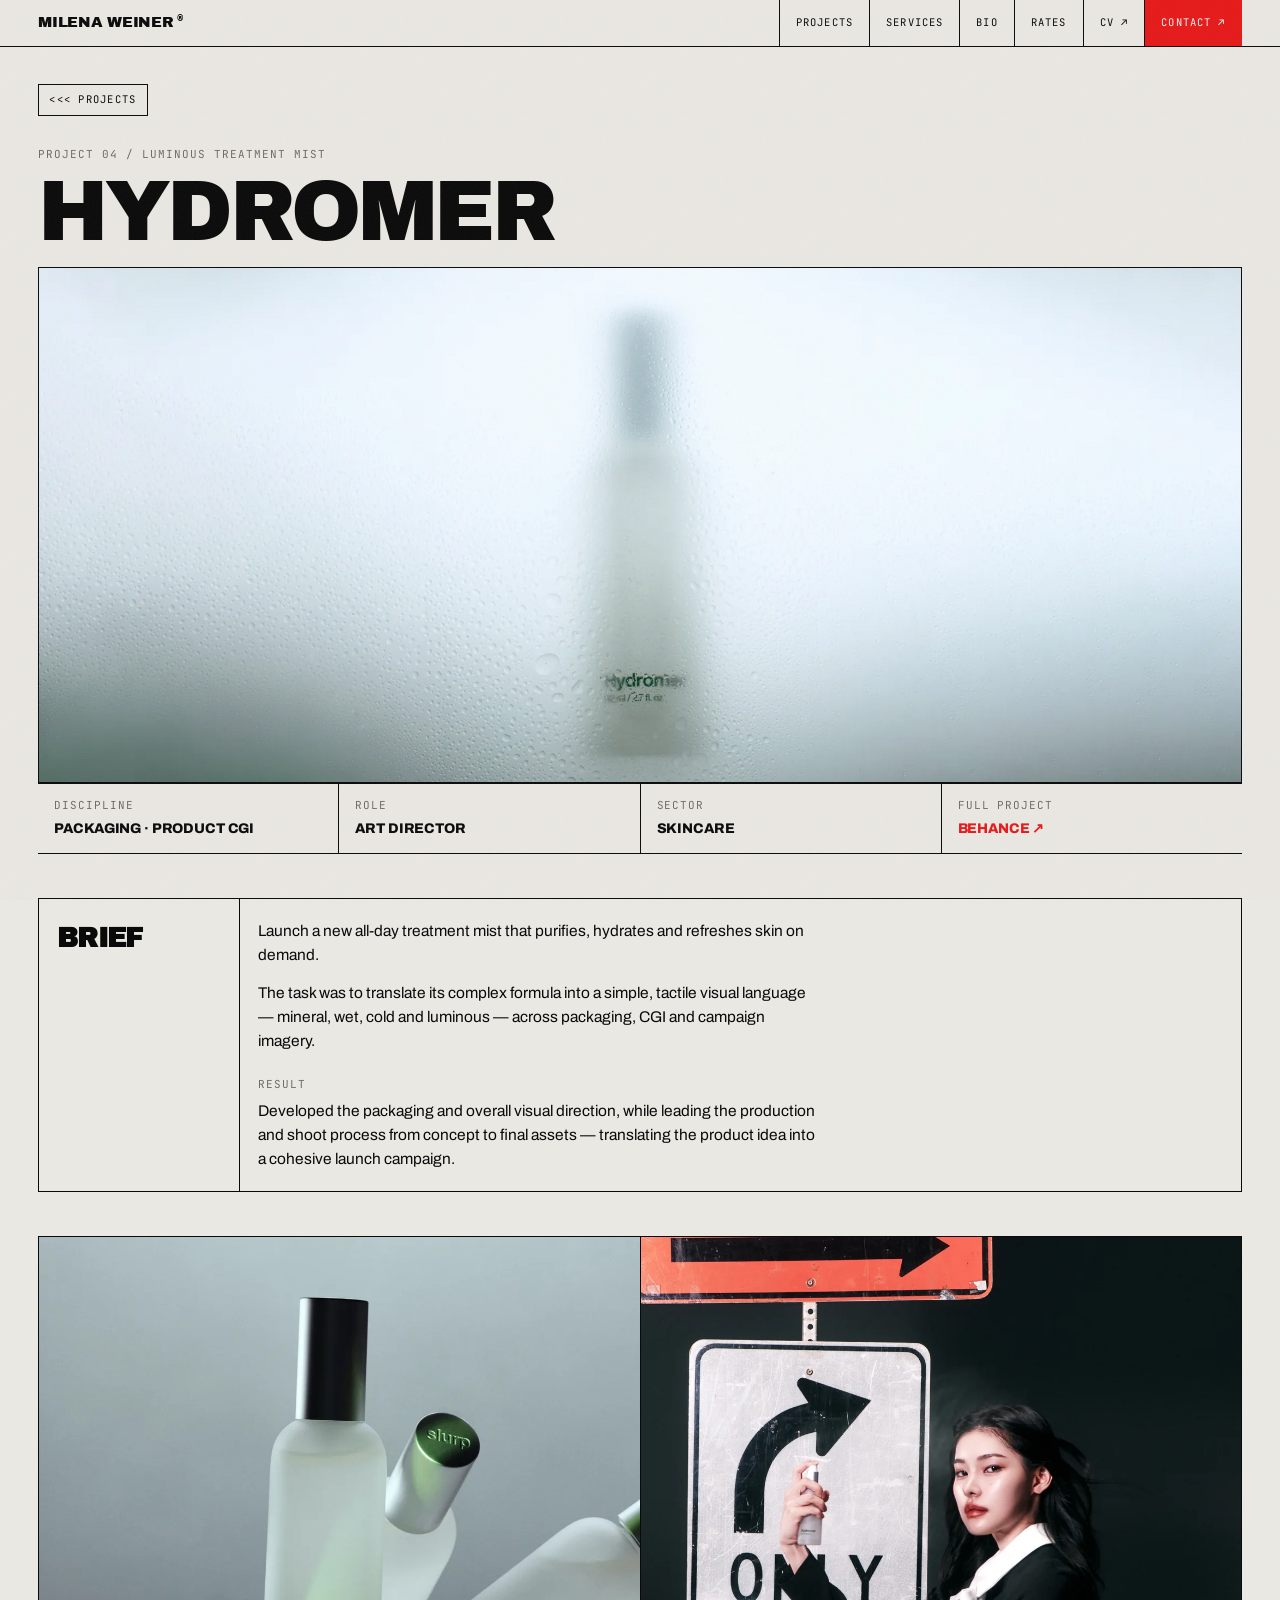
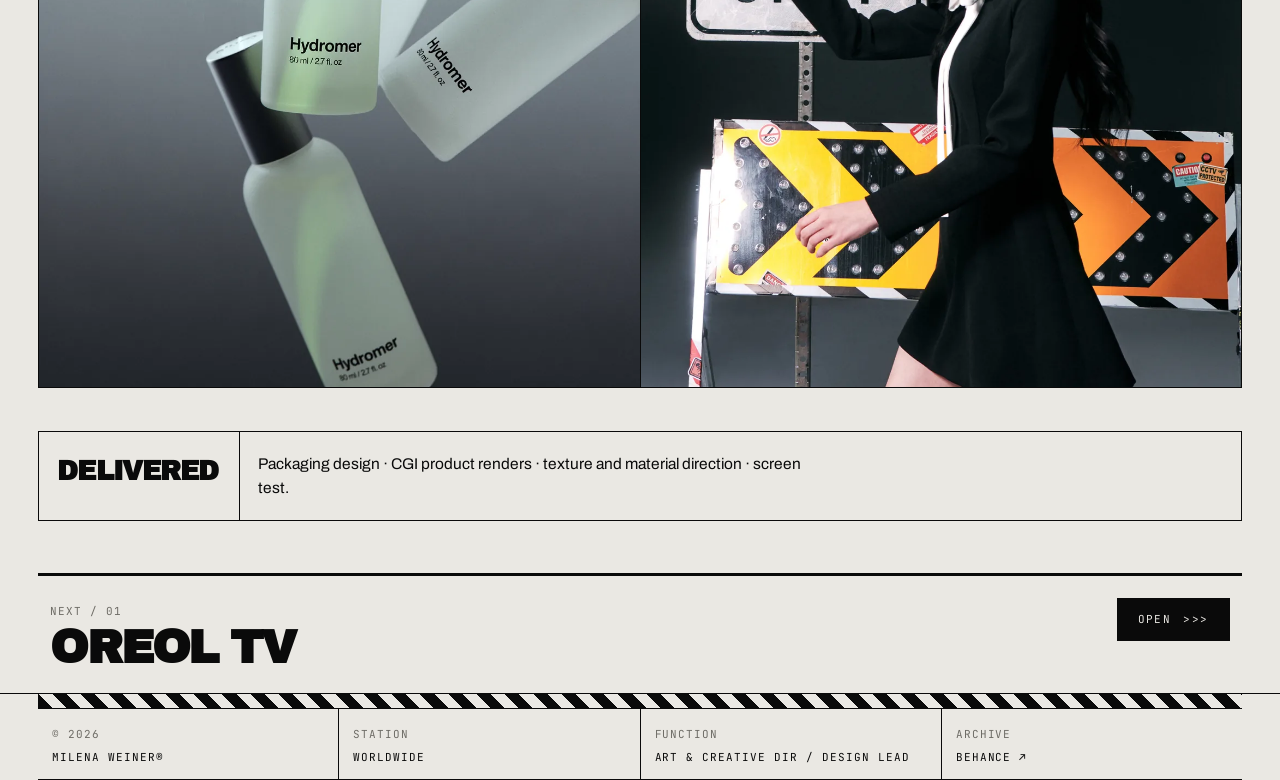
==== commit 2389fbc9: "Add Oreol TV case (English): GIF showreel page, prototype, first in portfolio - oreol.html: case stu" ====
--- a/hydromer.html
+++ b/hydromer.html
@@ -84,7 +84,7 @@
     <a class="back" href="index.html">&lt;&lt;&lt; Projects</a>
 
     <div class="case-title">
-      <span class="mono dim">Project 03 / Luminous Treatment Mist</span>
+      <span class="mono dim">Project 04 / Luminous Treatment Mist</span>
       <h1 class="macro t-xl" style="margin-top: 12px;">Hydromer<span class="vh"> — Luminous Treatment Mist</span></h1>
     </div>
 
@@ -133,9 +133,9 @@
     <div class="nextbar">
       <div>
         <span class="mono dim">Next / 01</span>
-        <h3>Risky</h3>
+        <h3>Oreol TV</h3>
       </div>
-      <a class="cta" href="risky.html">Open <span>&gt;&gt;&gt;</span></a>
+      <a class="cta" href="oreol.html">Open <span>&gt;&gt;&gt;</span></a>
     </div>
   </article>
 </main>
--- a/styles.css
+++ b/styles.css
@@ -858,3 +858,47 @@
   text-wrap: balance;
   text-wrap: pretty;
 }
+
+/* ==========================================================================
+   CASE: OREOL TV — GIF showreel recorded in the prototype
+   ========================================================================== */
+
+/* the GIFs are recorded in 16:9 — a 21:9 crop would cut off the menu and the player */
+.case-plate-lead.reel-lead { aspect-ratio: 16 / 9; }
+
+.reel-figs { margin-block: clamp(24px, 3.4vw, 48px) 0; }
+
+.reel-head { margin-top: clamp(48px, 7vw, 104px); }
+
+.reel {
+  display: grid;
+  grid-template-columns: repeat(2, minmax(0, 1fr));
+  gap: 1px;
+  background: var(--ink);
+  border: 1px solid var(--ink);
+}
+
+.reel-item { margin: 0; background: var(--paper); display: flex; flex-direction: column; }
+.reel-item .plate { border: 0; border-bottom: 1px solid var(--ink); aspect-ratio: 16 / 9; }
+.reel-item figcaption { padding: 14px 16px 18px; display: flex; flex-direction: column; gap: 8px; }
+.reel-item figcaption p { font-size: 14.5px; line-height: 1.5; max-width: 56ch; }
+
+/* the phone sits in the same 16:9 frame, centered on black */
+.reel-phone .plate { background: var(--ink); }
+.reel-phone .plate img { object-fit: contain; padding-block: 12px; }
+
+/* research quotes are long — slightly smaller than the rates table */
+.pains .svc-row h3 { font-size: clamp(1.05rem, 1.7vw, 1.45rem); }
+.pains .svc-row .desc .mono { display: block; margin-top: 8px; }
+
+@media (max-width: 860px) {
+  .reel { grid-template-columns: 1fr; }
+  .reel-phone .plate { aspect-ratio: 4 / 5; }
+}
+
+/* Oreol card on the home page: 16:9 GIF in a wide frame, keep the top of the frame with the menu */
+.feature.w12.feature-reel .plate { aspect-ratio: 2 / 1; }
+.feature-reel .plate img { object-position: center top; }
+
+/* GIF showreel: phones load the light versions */
+picture { display: contents; }
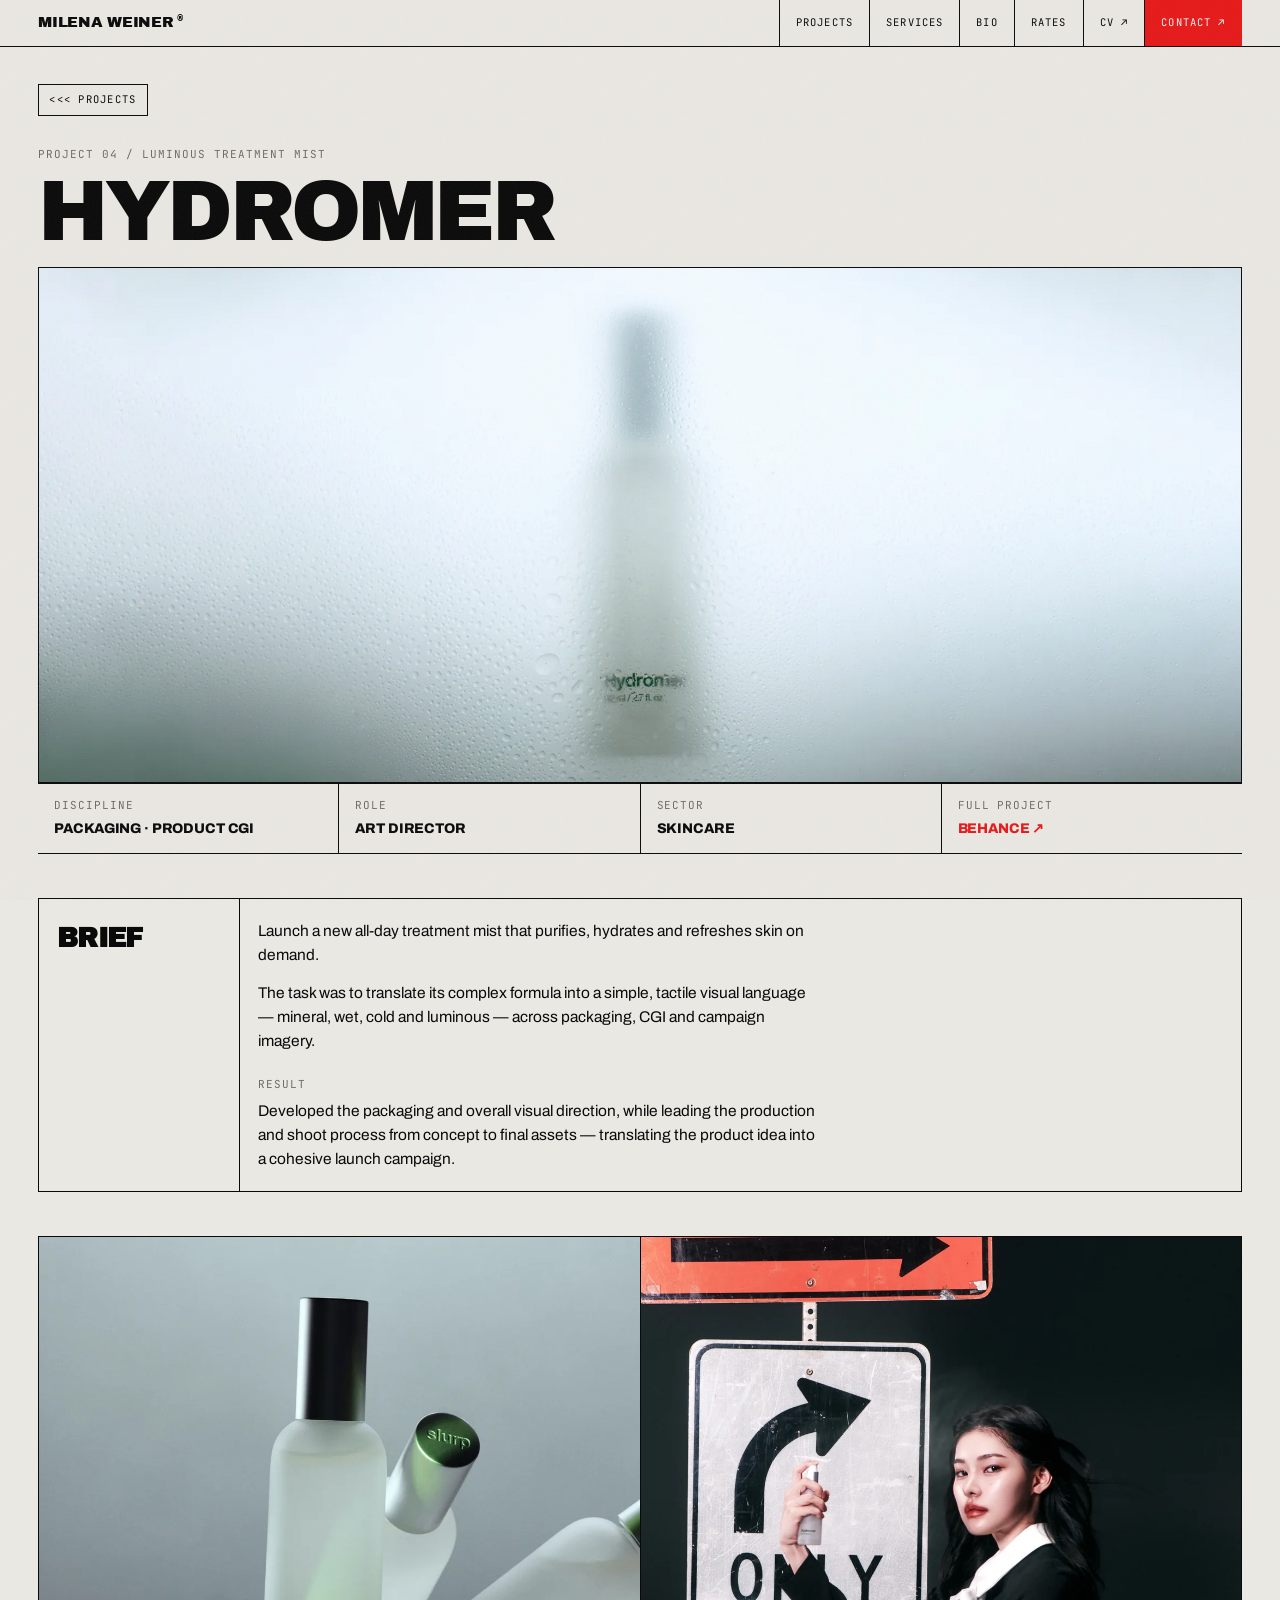
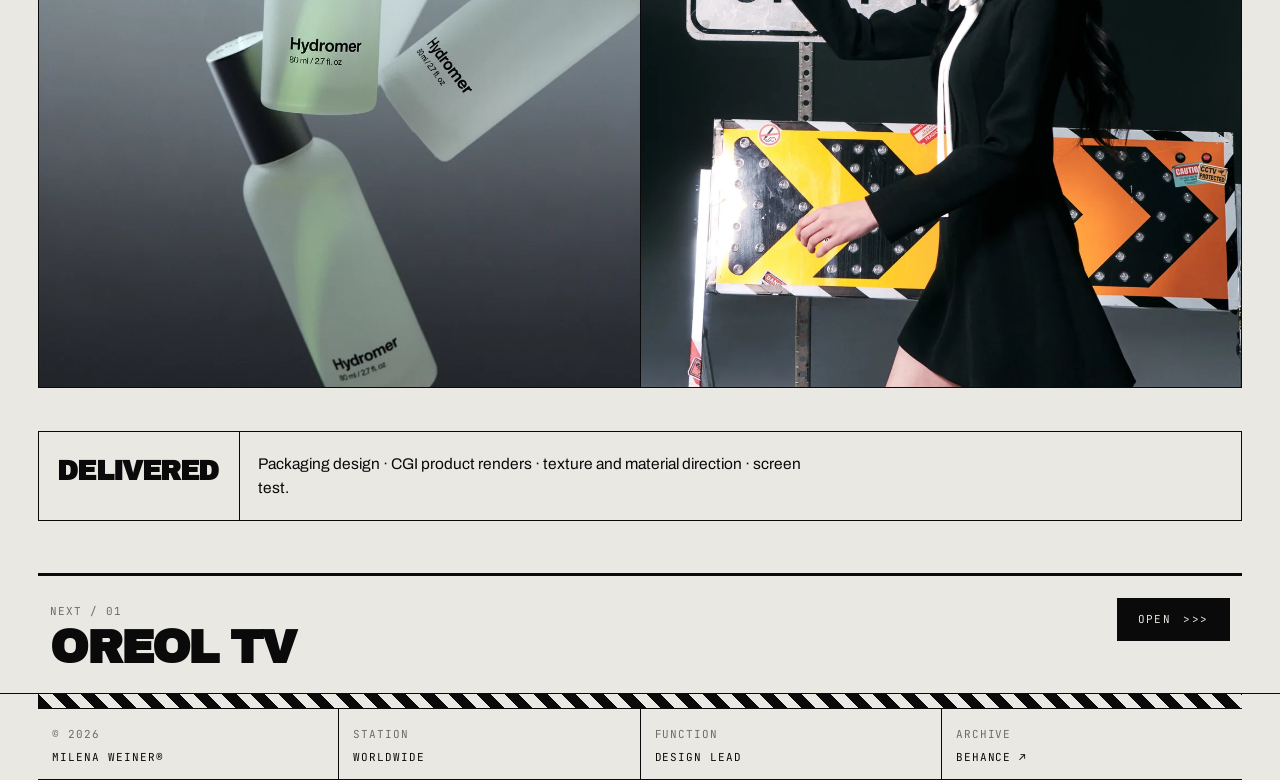
==== commit 93fc744b: "Role: Design Lead only Co-Authored-By: Claude Opus 5.5 <noreply@anthropic.com> Claude-Session: https" ====
--- a/hydromer.html
+++ b/hydromer.html
@@ -148,7 +148,7 @@
     <div class="foot-grid">
       <div><span class="mono dim">© 2026</span><br><span class="mono">Milena Weiner®</span></div>
       <div><span class="mono dim">Station</span><br><span class="mono">Worldwide</span></div>
-      <div><span class="mono dim">Function</span><br><span class="mono">Art &amp; Creative Dir / Design Lead</span></div>
+      <div><span class="mono dim">Function</span><br><span class="mono">Design Lead</span></div>
       <div><span class="mono dim">Archive</span><br><a class="mono" href="https://www.behance.net/MilenaSharee9d" target="_blank" rel="noopener">Behance ↗</a></div>
     </div>
   </div>
